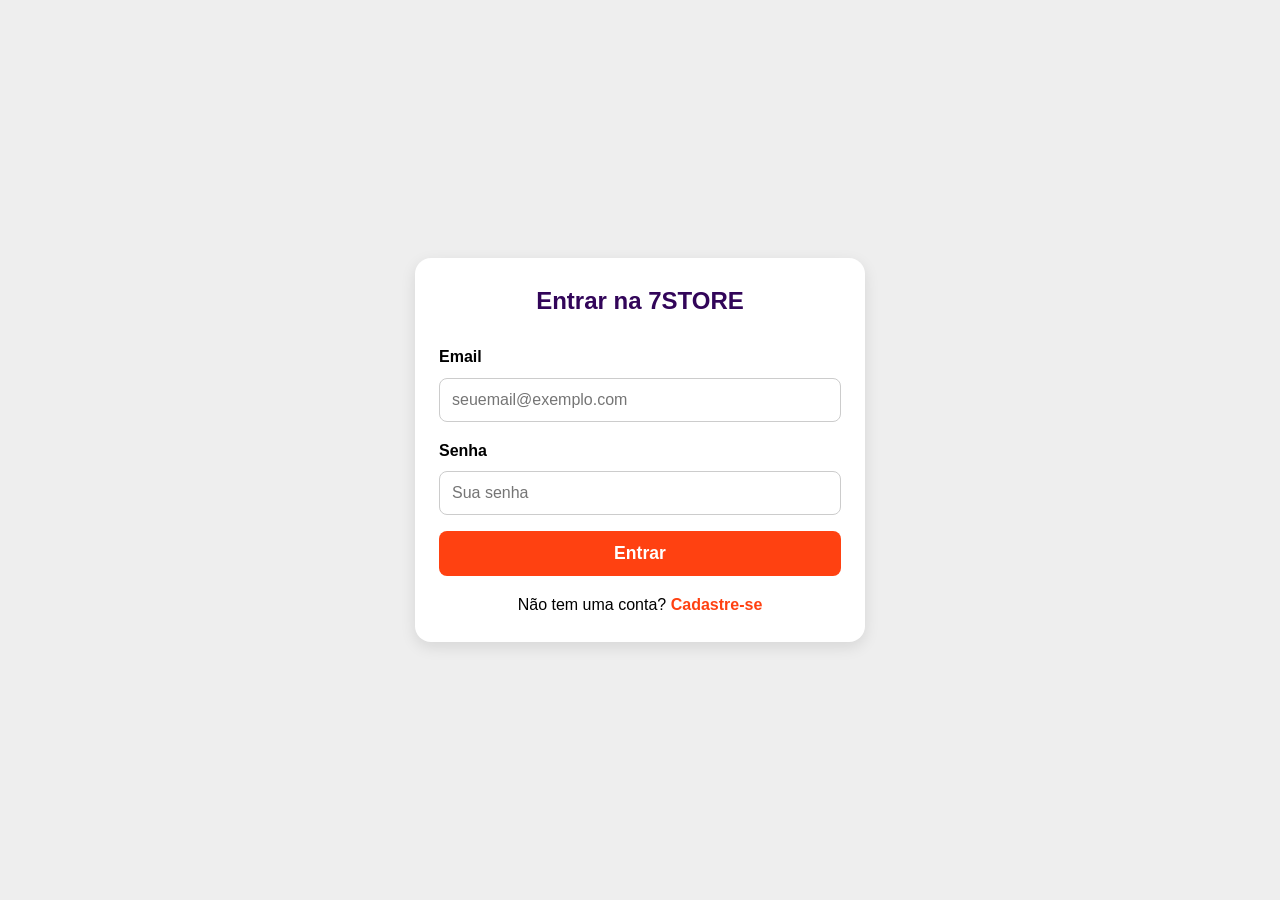
==== login.html @ 92bcc4da "Alteração na pasta" ====
<!DOCTYPE html>
<html lang="pt-br">
<head>
    <meta charset="UTF-8">
    <meta name="viewport" content="width=device-width, initial-scale=1.0">
    <link rel="stylesheet" href="style.css"> <title>Login - 7STORE</title>
</head>
<body class="auth-page-body">

    <div class="auth-container">
        <h2>Entrar na 7STORE</h2>
        <form>
            <div class="form-group">
                <label for="login-email">Email</label>
                <input type="email" id="login-email" placeholder="seuemail@exemplo.com" required>
            </div>
            <div class="form-group">
                <label for="login-password">Senha</label>
                <input type="password" id="login-password" placeholder="Sua senha" required>
            </div>
            <button type="submit" class="form-btn">Entrar</button>
            <p class="form-switch-text">
                Não tem uma conta? <a href="cadastro.html">Cadastre-se</a>
            </p>
        </form>
    </div>

</body>
</html>
---- style.css ----
* {
    margin: 0;
    /* criar espaço ao redor de um elemento HTML, especificamente fora da sua borda. É usada para afastar um elemento de outros elementos ou do conteúdo ao seu redor. */
    padding: 0;
    /*  entre o seu conteúdo e sua borda. É uma forma de controlar o espaço vazio ao redor do conteúdo de um elemento, sem afetar a sua área externa */
    box-sizing: border-box;
    /*alterar a forma como o navegador calcula as dimensões de um elemento  */
}

:root {


    --primary-color: #FF4111;
    --secondary-color: #320559;
    --accent-color: #000000;
    --text-color: #000000;
    --light-gray: #eeeeee;
    --border-color: #FFFFF0;
    --withe-color: #ffffff;
    --hover-btn: rgba(255, 255, 255, 0.12);

}

body {
    font-family: 'Segoe UI', Tahoma, Geneva, Verdana, sans-serif;
    color: var(--text-color);
    background-color: var(--light-gray);
    line-height: 1.6;
}

/* Encontre esta regra no seu CSS */
header {
    background-color: var(--withe-color);
    padding: 1rem 2rem;
    display: flex;
    align-items: center;
    justify-content: space-between;

    /* --- REGRAS PARA FIXAR NO TOPO --- */
    position: fixed;
    /* Fixa o header na tela */
    top: 0;
    /* Cola no topo da página */
    left: 0;
    /* Cola na esquerda da página */
    width: 100%;
    /* Faz ocupar a largura inteira */
    z-index: 1000;
    /* Garante que ele fique na frente de outros elementos */
    box-shadow: 0 2px 5px rgba(0, 0, 0, 0.1);
    /* Opcional: Adiciona uma sombra sutil */
}

.logo {
    display: flex;
    align-items: center;
    gap: 1rem;
    cursor: pointer;
}

.logo i {
    font-size: 25px;
    color: var(--primary-color);
}

.logo h1 {
    font-size: 2rem;
    color: var(--primary-color);
    font-weight: bold;
}

/* Encontre esta regra no seu CSS */
.search-container {
    width: 100%;
    max-width: 500px;
    margin: 0;
    /* Altere de '0 2rem' para '0' */
    display: flex;
    align-items: center;
    background-color: var(--light-gray);
    border-radius: 1.5rem;
    padding: 0.5rem 1rem;
}

.search-container input {
    width: 100%;
    border: none;
    background: none;
    outline: none;
    padding: 0.5rem;
    font-size: 1rem;
}


.search-container i {
    color: var(--primary-color);
}

.categories-container {
    background-color: var(--secondary-color);
    display: flex;
    justify-content: center;
    margin-top: 90px;
    /* Adicionado para empurrar o conteúdo para baixo */
}

/* Estilo para a nova área de login/cadastro */
/* Container para os links de texto "Entrar" e "ou Cadastrar" */
.auth-links {
    display: flex;
    flex-direction: column;
    /* ESSA É A PROPRIEDADE CHAVE: empilha os itens verticalmente */
    line-height: 1.2;
    /* Controla a distância entre as linhas */
}

/* Remove o estilo genérico do link antigo, se necessário */
.user-actions a {
    text-decoration: none;
    font-weight: normal;
}

/* Link principal "Entrar" */
.main-link {
    color: var(--primary-color);
    font-weight: 600;
    /* Deixa em negrito */
    font-size: 1rem;
    /* Tamanho padrão */
    text-decoration: none;
}

.main-link:hover {
    color: #ff411191;
}

/* Link secundário "ou Cadastrar" */
.sub-link {
    color: var(--primary-color);
    /* Um cinza para dar menos destaque */
    font-size: 0.8rem;
    /* Um pouco menor, como solicitado */
    text-decoration: none;
}

.sub-link:hover {
    color: #ff411191;
}

/* --- INÍCIO: ESTILIZAÇÃO COMPLETA E CORRIGIDA DO MENU DE CATEGORIAS --- */

.categories-bar {
    display: flex;
    justify-content: center;
    align-items: center;
    padding: 0.5rem 2rem;
    gap: 1rem;
    /* Restaura o espaçamento entre os botões */
    width: 100%;
    max-width: 1200px;
}

/* 1. ESTILO PADRÃO PARA TODOS OS BOTÕES */
.category-btn {
    display: flex;
    align-items: center;
    border: 1px solid var(--withe-color);
    /* Adiciona uma borda branca sutil */
    color: var(--withe-color);
    border-radius: 1.5rem;
    padding: 0.75rem 1.5rem;
    cursor: pointer;
    background: none;
    /* Mantém transparente por padrão */
    transition: all 0.3s ease-in-out;
    /* Animação suave para tudo */
}

/* 2. EFEITO AO PASSAR O MOUSE (HOVER) */
.category-btn:hover {
    background-color: var(--hover-btn);
    /* Fundo levemente branco ao passar o mouse */
}

/* 3. ESTILO DO BOTÃO ATIVO (SELECIONADO) */
.category-btn.active {
    background-color: var(--primary-color);
    /* Cor de fundo laranja */
    border-color: var(--primary-color);
    /* Borda da mesma cor */
}

/* 4. ÍCONE ESCONDIDO POR PADRÃO */
.category-btn i {
    font-size: 1.2rem;
    width: 0;
    opacity: 0;
    overflow: hidden;
    transition: all 0.3s ease-in-out;
}

/* 5. MOSTRAR ÍCONE AO PASSAR O MOUSE */
.category-btn:hover i {
    width: 1.5rem;
    opacity: 1;
    margin-right: 0.5rem;
    /* Cria espaço entre o ícone e o texto */
}

/* 6. REGRA ESPECIAL: MOSTRAR O ÍCONE DO BOTÃO ATIVO SEMPRE */
.category-btn.active i {
    width: 1.5rem;
    opacity: 1;
    margin-right: 0.5rem;
}

/* --- FIM DA ESTILIZAÇÃO DO MENU --- */

.hero-section {
    background: #FF4111;
    background: radial-gradient(circle, rgba(255, 65, 17, 1) 0%, rgba(50, 5, 89, 1) 65%);
    color: var(--withe-color);
    text-align: center;
    padding: 3rem 2rem;
}

.hero-section h2 {
    font-size: 2.5rem;
    margin-bottom: 0.5rem;
}

.hero-section p {
    font-size: 1.2rem;
}

/* margin-botton - embaixo
    margin-top - cima
    margin-right - direita
    margin-left - esquerda
*/

footer {
    background-color: var(--secondary-color);
    color: var(--withe-color);
    text-align: center;
    padding: 2rem;
}

.products {
    width: 100%;
    max-width: 1200px;
    padding: 2rem;
    margin: 0 auto;

}


.products-container {
    display: grid;
    grid-template-columns: repeat(auto-fill, minmax(280px, 1fr));
    gap: 2rem;
}

.product-card {
    background-color: var(--withe-color);
    border-radius: 1rem;
    overflow: hidden;
    cursor: pointer;
    transition: 0.5s;
    box-shadow: rgba(5, 5, 5, 0.596) 0px 14px 28px, rgba(0, 0, 0, 0.22) 0px 10px 10px;
}

.product-card:hover {
    transform: translateY(-1rem);
    box-shadow: rgba(50, 50, 93, 0.25) 0px 30px 60px -12px inset, rgba(0, 0, 0, 0.3) 0px 18px 36px -18px inset;
}

.product-img {
    width: 100%;
    height: 250px;
    object-fit: cover;

}

.product-info {
    padding: 1.5rem;
}

.product-name {
    font-size: 1.2rem;
    font-weight: bold;
    margin-bottom: 0.5rem;
    color: var(--text-color)
}

.product-description {
    font-size: 0.9rem;
    margin-bottom: 1rem;
}



.product-price {
    font-size: 1.5rem;
    margin-bottom: 1rem;
    color: var(--primary-color);
    font-weight: bold;
}

.product-button {
    width: 100%;
    background-color: var(--accent-color);
    color: var(--withe-color);
    border: none;
    padding: 0.7rem;
    font-size: 1rem;
    font-weight: 600;
    border-radius: 0.3rem;
    cursor: pointer;
    transition: 0.3s;
}

.product-button:hover {
    background-color: #ff0000e4;
}


/* Container que alinha o ícone e os links de login */
.login-container {
    display: flex;
    /* ATIVA O ALINHAMENTO FLEXÍVEL */
    align-items: center;
    /* Centraliza o ícone verticalmente com o texto */
    gap: 0.75rem;
    /* Cria um espaço entre o ícone e os links */
}

/* Estilo para o ícone de usuário (você já tem este) */
.login-container i {
    color: var(--primary-color);
    font-size: 1.5rem;
}

/* --- ESTILOS ATUALIZADOS PARA O EFEITO SINCRONIZADO --- */

/* 1. A transição suave agora é no wrapper e no container de produtos */
.sticky-section-wrapper,
.products {
    transition: all 0.3s ease-in-out;
}

/* 2. O novo wrapper é quem fica fixo quando a classe '.scrolled' é aplicada */
.sticky-section-wrapper.scrolled {
    position: fixed;
    top: 80px;
    /* Posição abaixo do header principal */
    left: 0;
    width: 100%;
    z-index: 999;
}

/* 3. A classe .hidden desliza o wrapper inteiro para fora da tela */
.sticky-section-wrapper.scrolled.hidden {
    transform: translateY(-100%);
}

/* 4. A NOVA correção do "salto" do conteúdo */
/* Agora o elemento que vem depois do wrapper é o .products. 
   A altura combinada da barra e do hero é de aprox. 250px. */
.sticky-section-wrapper.scrolled:not(.hidden)+.products {
    padding-top: 250px;
    /* Ajuste este valor se a altura dos elementos mudar */
}



/* Estilo dos campos do formulário */
.form-group {
    margin-bottom: 1rem;
}

.form-group label {
    display: block;
    margin-bottom: 0.5rem;
    font-weight: 600;
}

.form-group input {
    width: 100%;
    padding: 0.75rem;
    border: 1px solid #ccc;
    border-radius: 0.5rem;
    font-size: 1rem;
}

/* Botão principal do formulário */
.form-btn {
    width: 100%;
    padding: 0.75rem;
    border: none;
    border-radius: 0.5rem;
    background-color: var(--primary-color);
    color: var(--withe-color);
    font-size: 1.1rem;
    font-weight: bold;
    cursor: pointer;
    transition: background-color 0.3s;
}

.form-btn:hover {
    background-color: #e6390f;
}

/* Texto para alternar entre login e cadastro */
.form-switch-text {
    text-align: center;
    margin-top: 1rem;
}

.form-switch-text a {
    color: var(--primary-color);
    font-weight: bold;
    text-decoration: none;
}

/* --- FIM DOS ESTILOS DO MODAL --- */

/* --- INÍCIO: ESTILOS PARA PÁGINA DE CADASTRO/LOGIN --- */

/* Estilo para o corpo (body) da página de autenticação */
.auth-page-body {
    display: flex;
    justify-content: center;
    align-items: center;
    min-height: 100vh; /* Ocupa a altura inteira da tela */
    background-color: var(--light-gray);
}

/* Container branco do formulário */
.auth-container {
    background-color: var(--withe-color);
    padding: 2.5rem;
    border-radius: 1rem;
    box-shadow: 0 5px 15px rgba(0, 0, 0, 0.1);
    width: 100%;
    max-width: 450px;
}

.auth-container h2 {
    text-align: center;
    margin-bottom: 1.5rem;
    color: var(--secondary-color);
}

/* O resto do estilo do formulário (form-group, form-btn, etc.)
   já deve ser aproveitado do CSS do modal que você já tem! */

/* --- FIM DOS ESTILOS --- */

/* --- INÍCIO: ESTILOS DO CARRINHO DE COMPRAS --- */

/* Estilo para o ícone do carrinho no header */
.cart-icon {
    position: relative;
    cursor: pointer;
    margin-left: 1.5rem;
}

.cart-icon i {
    font-size: 1.5rem;
    color: var(--primary-color);
}

/* Contador de itens no carrinho */
.cart-item-count {
    position: absolute;
    top: -8px;
    right: -10px;
    background-color: var(--secondary-color);
    color: var(--withe-color);
    border-radius: 50%;
    padding: 0.1rem 0.4rem;
    font-size: 0.75rem;
    font-weight: bold;
}

/* Fundo escurecido */
.overlay {
    position: fixed;
    top: 0;
    left: 0;
    width: 100%;
    height: 100%;
    background-color: rgba(0, 0, 0, 0.5);
    z-index: 1999;
    opacity: 0;
    visibility: hidden;
    transition: opacity 0.3s ease, visibility 0.3s ease;
}

.overlay.active {
    opacity: 1;
    visibility: visible;
}

/* Container principal do carrinho lateral */
.side-cart {
    position: fixed;
    top: 0;
    right: -100%; /* Começa fora da tela */
    width: 100%;
    max-width: 400px;
    height: 100%;
    background-color: var(--withe-color);
    box-shadow: -5px 0 15px rgba(0, 0, 0, 0.2);
    z-index: 2000;
    transition: right 0.4s ease-in-out;
    display: flex;
    flex-direction: column;
}

.side-cart.open {
    right: 0; /* Entra na tela */
}

/* Cabeçalho do carrinho */
.cart-header {
    display: flex;
    justify-content: space-between;
    align-items: center;
    padding: 1rem 1.5rem;
    border-bottom: 1px solid var(--light-gray);
}

.cart-header h3 {
    color: var(--secondary-color);
}

.close-cart-btn {
    background: none;
    border: none;
    font-size: 2rem;
    cursor: pointer;
    color: #888;
}

/* Container dos itens */
.cart-items-container {
    flex-grow: 1;
    overflow-y: auto;
    padding: 1rem;
}

/* Rodapé do carrinho */
.cart-footer {
    padding: 1.5rem;
    border-top: 1px solid var(--light-gray);
}

.cart-footer p {
    font-size: 1.2rem;
    font-weight: bold;
    margin-bottom: 1rem;
    display: flex;
    justify-content: space-between;
}

.checkout-btn {
    width: 100%;
    padding: 0.75rem;
    border: none;
    border-radius: 0.5rem;
    background-color: var(--primary-color);
    color: var(--withe-color);
    font-size: 1.1rem;
    font-weight: bold;
    cursor: pointer;
    transition: background-color 0.3s;
}

.checkout-btn:hover {
    background-color: #e6390f;
}

/* --- FIM: ESTILOS DO CARRINHO DE COMPRAS --- */

/* --- INÍCIO: AJUSTES DE ALINHAMENTO DO CABEÇALHO --- */

/* Novo container para agrupar login e carrinho */
.user-actions {
    display: flex;       /* Alinha os itens na horizontal */
    align-items: center; /* Centraliza verticalmente */
    gap: 1.5rem;         /* Cria um espaço entre o login e o carrinho */
}

/* Ajuste no container de login para remover margem desnecessária */
.login-container {
    gap: 0.5rem; /* Reduz o espaço entre o ícone de usuário e o texto */
}

/* Ajuste no ícone do carrinho para remover a margem que o afastava */
.cart-icon {
    margin-left: 0; /* Remove a margem esquerda anterior */
}

/* --- FIM: AJUSTES DE ALINHAMENTO DO CABEÇALHO --- */

@media screen {
        /* Estilos responsivos para dispositivos menores */
        .auth-container {
            padding: 1.5rem;
        }

        .cart-icon i {
            font-size: 1.25rem;
        }

        .cart-footer p {
            font-size: 1rem;
        }

        .checkout-btn {
            font-size: 1rem;
        }
}
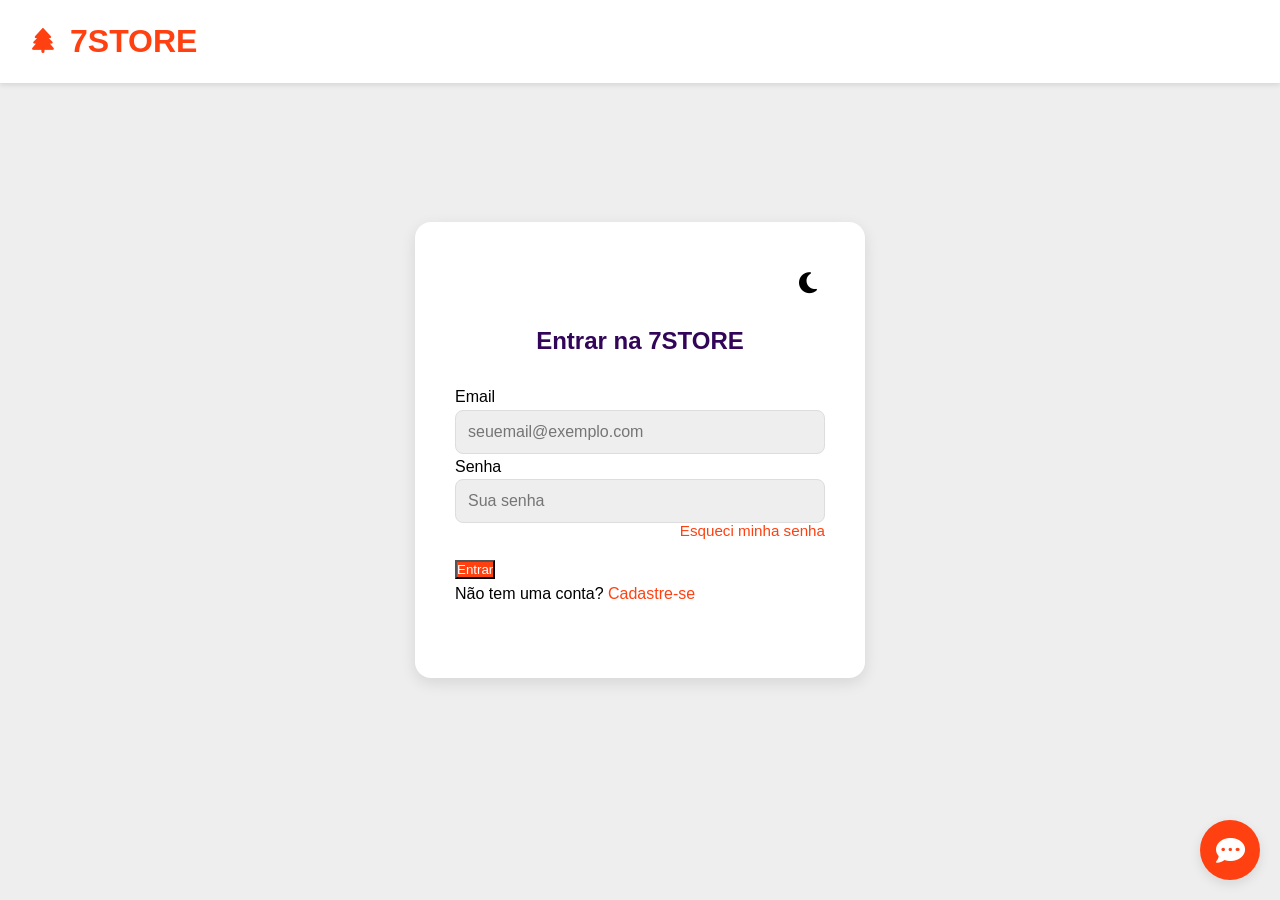
==== commit 7a11703f: "E-commerce cloud (Supabase+Vercel): admin, checkout RPC, RLS, SEO" ====
--- a/login.html
+++ b/login.html
@@ -3,20 +3,46 @@
 <head>
     <meta charset="UTF-8">
     <meta name="viewport" content="width=device-width, initial-scale=1.0">
-    <link rel="stylesheet" href="style.css"> <title>Login - 7STORE</title>
+    <link rel="stylesheet" href="style.css"> 
+    <link rel="stylesheet" href="https://cdnjs.cloudflare.com/ajax/libs/font-awesome/6.4.2/css/all.min.css">
+    
+    <meta name="description" content="Acesse sua conta na 7STORE para acompanhar seus pedidos e ofertas exclusivas.">
+    <meta property="og:title" content="Login - 7STORE">
+    <meta property="og:description" content="Acesse sua conta com segurança.">
+    <meta property="og:type" content="website">
+
+    <meta name="twitter:card" content="summary_large_image">
+    <title>Login - 7STORE</title>
 </head>
+
 <body class="auth-page-body">
 
+    <header>
+    <a class="logo" href="index.html">
+        <i class="fa-solid fa-tree"></i>
+        <h2>7STORE</h2>
+    </a>
+    </header>
+
     <div class="auth-container">
+        <div style="text-align: right; margin-bottom: 1rem;">
+             <button id="toggleTheme" class="btn-theme-toggle" aria-label="Alternar Tema Claro/Escuro">
+                <i class="fa-solid fa-moon"></i>
+            </button>
+        </div>
+        
         <h2>Entrar na 7STORE</h2>
         <form>
             <div class="form-group">
                 <label for="login-email">Email</label>
-                <input type="email" id="login-email" placeholder="seuemail@exemplo.com" required>
+                <input type="email" id="login-email" placeholder="seuemail@exemplo.com" required maxlength="255">
             </div>
             <div class="form-group">
                 <label for="login-password">Senha</label>
-                <input type="password" id="login-password" placeholder="Sua senha" required>
+                <input type="password" id="login-password" placeholder="Sua senha" required maxlength="50">
+            </div>
+            <div class="auth-helper-row">
+                <a href="#" id="forgot-password-link">Esqueci minha senha</a>
             </div>
             <button type="submit" class="form-btn">Entrar</button>
             <p class="form-switch-text">
@@ -25,5 +51,14 @@
         </form>
     </div>
 
+    <button class="chatbot-float-btn" id="chatbotToggle" aria-label="Abrir Chatbot de Suporte">
+        <i class="fa-solid fa-comment-dots"></i>
+    </button>
+    
+    <script src="data-store.js"></script>
+    <script src="/api/supabase-config"></script>
+    <script src="supabase-config.js"></script>
+    <script src="cloud-sync.js"></script>
+    <script src="scripts.js"></script>
 </body>
-</html>+</html>
--- a/style.css
+++ b/style.css
@@ -1,54 +1,75 @@
+/* style.css - CÓDIGO COMPLETO E FINAL (Com Transições Suaves, Filtro de Ordenação e Histórico de Busca) */
+
 * {
     margin: 0;
-    /* criar espaço ao redor de um elemento HTML, especificamente fora da sua borda. É usada para afastar um elemento de outros elementos ou do conteúdo ao seu redor. */
     padding: 0;
-    /*  entre o seu conteúdo e sua borda. É uma forma de controlar o espaço vazio ao redor do conteúdo de um elemento, sem afetar a sua área externa */
     box-sizing: border-box;
-    /*alterar a forma como o navegador calcula as dimensões de um elemento  */
-}
-
+}
+
+/* ------------------- VARIÁVEIS DE COR (TOKENS) - TEMA CLARO ------------------- */
 :root {
-
-
-    --primary-color: #FF4111;
-    --secondary-color: #320559;
-    --accent-color: #000000;
-    --text-color: #000000;
-    --light-gray: #eeeeee;
-    --border-color: #FFFFF0;
-    --withe-color: #ffffff;
-    --hover-btn: rgba(255, 255, 255, 0.12);
-
-}
-
+    --primary-color: #FF4111; /* Laranja/Vermelho */
+    --secondary-color: #320559; /* Roxo Escuro */
+    
+    /* Variáveis do Tema Claro */
+    --bg-color: #eeeeee; /* Cor de fundo principal */
+    --surface-color: #ffffff; /* Cor de superfícies (cards, header, sidebar) */
+    --text-primary-color: #000000;
+    --text-secondary-color: #666; /* Cor para descrição/muted */
+    --border-color: #dddddd;
+    --shadow-color: rgba(0, 0, 0, 0.1);
+    --withe-color: #ffffff; 
+}
+
+/* ------------------- VARIÁVEIS DE COR (TOKENS) - TEMA ESCURO ------------------- */
+body.dark {
+    --bg-color: #121212;
+    --surface-color: #1e1e1e;
+    --text-primary-color: #f1f1f1;
+    --text-secondary-color: #aaa;
+    --border-color: #333333;
+    --shadow-color: rgba(0, 0, 0, 0.5); 
+}
+
+/* ------------------- REGRAS BÁSICAS (APLICAM VARIÁVEIS) ------------------- */
 body {
     font-family: 'Segoe UI', Tahoma, Geneva, Verdana, sans-serif;
-    color: var(--text-color);
-    background-color: var(--light-gray);
+    color: var(--text-primary-color);
+    background-color: var(--bg-color);
     line-height: 1.6;
-}
-
-/* Encontre esta regra no seu CSS */
+    /* TRANSITION SUAVE */
+    transition: background-color 0.5s ease, color 0.5s ease; 
+}
+
+/* NOVO: Desabilita animações para quem prefere menos movimento (Acessibilidade) */
+@media (prefers-reduced-motion) {
+    * {
+        transition: none !important;
+        animation: none !important;
+    }
+}
+
+a {
+    color: var(--primary-color);
+    text-decoration: none;
+}
+
+/* ---------------------------------- CABEÇALHO ---------------------------------- */
+
 header {
-    background-color: var(--withe-color);
+    background-color: var(--surface-color);
     padding: 1rem 2rem;
     display: flex;
     align-items: center;
     justify-content: space-between;
-
-    /* --- REGRAS PARA FIXAR NO TOPO --- */
     position: fixed;
-    /* Fixa o header na tela */
     top: 0;
-    /* Cola no topo da página */
     left: 0;
-    /* Cola na esquerda da página */
-    width: 100%;
-    /* Faz ocupar a largura inteira */
+    width: 100%;
     z-index: 1000;
-    /* Garante que ele fique na frente de outros elementos */
-    box-shadow: 0 2px 5px rgba(0, 0, 0, 0.1);
-    /* Opcional: Adiciona uma sombra sutil */
+    box-shadow: 0 2px 5px var(--shadow-color);
+    /* TRANSITION SUAVE */
+    transition: all 0.5s ease;
 }
 
 .logo {
@@ -56,6 +77,7 @@
     align-items: center;
     gap: 1rem;
     cursor: pointer;
+    text-decoration: none;
 }
 
 .logo i {
@@ -63,23 +85,30 @@
     color: var(--primary-color);
 }
 
-.logo h1 {
+.logo h2 {
     font-size: 2rem;
     color: var(--primary-color);
     font-weight: bold;
 }
 
-/* Encontre esta regra no seu CSS */
+.logo:visited,
+.logo:active {
+    color: inherit;
+}
+
+/* MODIFICADO: Search container agora é relative para posicionar o dropdown */
 .search-container {
     width: 100%;
     max-width: 500px;
     margin: 0;
-    /* Altere de '0 2rem' para '0' */
-    display: flex;
-    align-items: center;
-    background-color: var(--light-gray);
+    display: flex;
+    align-items: center;
+    background-color: var(--bg-color);
     border-radius: 1.5rem;
     padding: 0.5rem 1rem;
+    position: relative; /* ESSENCIAL para o histórico */
+    /* TRANSITION SUAVE */
+    transition: all 0.5s ease;
 }
 
 .search-container input {
@@ -89,381 +118,102 @@
     outline: none;
     padding: 0.5rem;
     font-size: 1rem;
-}
-
+    color: var(--text-primary-color);
+    /* TRANSITION SUAVE para o texto do input */
+    transition: color 0.5s ease;
+}
 
 .search-container i {
-    color: var(--primary-color);
-}
-
-.categories-container {
-    background-color: var(--secondary-color);
-    display: flex;
-    justify-content: center;
-    margin-top: 90px;
-    /* Adicionado para empurrar o conteúdo para baixo */
-}
-
-/* Estilo para a nova área de login/cadastro */
-/* Container para os links de texto "Entrar" e "ou Cadastrar" */
-.auth-links {
-    display: flex;
-    flex-direction: column;
-    /* ESSA É A PROPRIEDADE CHAVE: empilha os itens verticalmente */
-    line-height: 1.2;
-    /* Controla a distância entre as linhas */
-}
-
-/* Remove o estilo genérico do link antigo, se necessário */
-.user-actions a {
-    text-decoration: none;
-    font-weight: normal;
-}
-
-/* Link principal "Entrar" */
-.main-link {
-    color: var(--primary-color);
-    font-weight: 600;
-    /* Deixa em negrito */
-    font-size: 1rem;
-    /* Tamanho padrão */
-    text-decoration: none;
-}
-
-.main-link:hover {
-    color: #ff411191;
-}
-
-/* Link secundário "ou Cadastrar" */
-.sub-link {
-    color: var(--primary-color);
-    /* Um cinza para dar menos destaque */
-    font-size: 0.8rem;
-    /* Um pouco menor, como solicitado */
-    text-decoration: none;
-}
-
-.sub-link:hover {
-    color: #ff411191;
-}
-
-/* --- INÍCIO: ESTILIZAÇÃO COMPLETA E CORRIGIDA DO MENU DE CATEGORIAS --- */
-
-.categories-bar {
-    display: flex;
-    justify-content: center;
-    align-items: center;
-    padding: 0.5rem 2rem;
-    gap: 1rem;
-    /* Restaura o espaçamento entre os botões */
-    width: 100%;
-    max-width: 1200px;
-}
-
-/* 1. ESTILO PADRÃO PARA TODOS OS BOTÕES */
-.category-btn {
-    display: flex;
-    align-items: center;
-    border: 1px solid var(--withe-color);
-    /* Adiciona uma borda branca sutil */
-    color: var(--withe-color);
-    border-radius: 1.5rem;
-    padding: 0.75rem 1.5rem;
-    cursor: pointer;
+    color: var(--text-secondary-color);
+    transition: color 0.5s ease;
+    cursor: pointer; /* Indica que o ícone também pode ser clicado para buscar */
+}
+
+/* NOVO: Estilos para o Dropdown de Histórico de Pesquisa */
+.search-history-dropdown {
+    position: absolute;
+    top: 95%; /* Ajuste fino abaixo do input */
+    left: 0;
+    width: 100%;
+    max-width: 500px; /* Garante que o dropdown não ultrapasse o limite do container */
+    max-height: 250px; 
+    overflow-y: auto;
+    background-color: var(--surface-color);
+    border: 1px solid var(--border-color);
+    border-top: none;
+    border-radius: 0 0 1rem 1rem;
+    box-shadow: 0 5px 15px var(--shadow-color);
+    z-index: 900; 
+    display: none; /* Inicia escondido */
+    padding: 0;
+    margin: 0;
+    list-style: none;
+    transition: all 0.3s ease;
+}
+
+.search-history-dropdown.active {
+    display: block; 
+}
+
+.history-item {
+    padding: 10px 15px;
+    cursor: pointer;
+    display: flex;
+    align-items: center;
+    gap: 10px;
+    font-size: 0.95rem;
+    color: var(--text-primary-color);
+    transition: background-color 0.3s, color 0.3s;
+}
+
+.history-item:hover {
+    background-color: var(--bg-color); 
+}
+
+.history-item i {
+    color: var(--primary-color);
+    font-size: 0.9rem;
+}
+
+.user-actions {
+    display: flex;
+    align-items: center;
+    gap: 1.5rem;
+}
+
+.login-container {
+    display: flex;
+    align-items: center;
+    gap: 0.5rem;
+}
+
+.login-container i {
+    color: var(--primary-color);
+    font-size: 1.5rem;
+}
+
+.auth-links a {
+    color: var(--primary-color);
+}
+
+/* Botão de tema */
+.btn-theme-toggle {
     background: none;
-    /* Mantém transparente por padrão */
-    transition: all 0.3s ease-in-out;
-    /* Animação suave para tudo */
-}
-
-/* 2. EFEITO AO PASSAR O MOUSE (HOVER) */
-.category-btn:hover {
-    background-color: var(--hover-btn);
-    /* Fundo levemente branco ao passar o mouse */
-}
-
-/* 3. ESTILO DO BOTÃO ATIVO (SELECIONADO) */
-.category-btn.active {
-    background-color: var(--primary-color);
-    /* Cor de fundo laranja */
-    border-color: var(--primary-color);
-    /* Borda da mesma cor */
-}
-
-/* 4. ÍCONE ESCONDIDO POR PADRÃO */
-.category-btn i {
-    font-size: 1.2rem;
-    width: 0;
-    opacity: 0;
-    overflow: hidden;
-    transition: all 0.3s ease-in-out;
-}
-
-/* 5. MOSTRAR ÍCONE AO PASSAR O MOUSE */
-.category-btn:hover i {
-    width: 1.5rem;
-    opacity: 1;
-    margin-right: 0.5rem;
-    /* Cria espaço entre o ícone e o texto */
-}
-
-/* 6. REGRA ESPECIAL: MOSTRAR O ÍCONE DO BOTÃO ATIVO SEMPRE */
-.category-btn.active i {
-    width: 1.5rem;
-    opacity: 1;
-    margin-right: 0.5rem;
-}
-
-/* --- FIM DA ESTILIZAÇÃO DO MENU --- */
-
-.hero-section {
-    background: #FF4111;
-    background: radial-gradient(circle, rgba(255, 65, 17, 1) 0%, rgba(50, 5, 89, 1) 65%);
-    color: var(--withe-color);
-    text-align: center;
-    padding: 3rem 2rem;
-}
-
-.hero-section h2 {
-    font-size: 2.5rem;
-    margin-bottom: 0.5rem;
-}
-
-.hero-section p {
-    font-size: 1.2rem;
-}
-
-/* margin-botton - embaixo
-    margin-top - cima
-    margin-right - direita
-    margin-left - esquerda
-*/
-
-footer {
-    background-color: var(--secondary-color);
-    color: var(--withe-color);
-    text-align: center;
-    padding: 2rem;
-}
-
-.products {
-    width: 100%;
-    max-width: 1200px;
-    padding: 2rem;
-    margin: 0 auto;
-
-}
-
-
-.products-container {
-    display: grid;
-    grid-template-columns: repeat(auto-fill, minmax(280px, 1fr));
-    gap: 2rem;
-}
-
-.product-card {
-    background-color: var(--withe-color);
-    border-radius: 1rem;
-    overflow: hidden;
-    cursor: pointer;
-    transition: 0.5s;
-    box-shadow: rgba(5, 5, 5, 0.596) 0px 14px 28px, rgba(0, 0, 0, 0.22) 0px 10px 10px;
-}
-
-.product-card:hover {
-    transform: translateY(-1rem);
-    box-shadow: rgba(50, 50, 93, 0.25) 0px 30px 60px -12px inset, rgba(0, 0, 0, 0.3) 0px 18px 36px -18px inset;
-}
-
-.product-img {
-    width: 100%;
-    height: 250px;
-    object-fit: cover;
-
-}
-
-.product-info {
-    padding: 1.5rem;
-}
-
-.product-name {
-    font-size: 1.2rem;
-    font-weight: bold;
-    margin-bottom: 0.5rem;
-    color: var(--text-color)
-}
-
-.product-description {
-    font-size: 0.9rem;
-    margin-bottom: 1rem;
-}
-
-
-
-.product-price {
+    border: none;
+    cursor: pointer;
     font-size: 1.5rem;
-    margin-bottom: 1rem;
-    color: var(--primary-color);
-    font-weight: bold;
-}
-
-.product-button {
-    width: 100%;
-    background-color: var(--accent-color);
-    color: var(--withe-color);
-    border: none;
-    padding: 0.7rem;
-    font-size: 1rem;
-    font-weight: 600;
-    border-radius: 0.3rem;
-    cursor: pointer;
-    transition: 0.3s;
-}
-
-.product-button:hover {
-    background-color: #ff0000e4;
-}
-
-
-/* Container que alinha o ícone e os links de login */
-.login-container {
-    display: flex;
-    /* ATIVA O ALINHAMENTO FLEXÍVEL */
-    align-items: center;
-    /* Centraliza o ícone verticalmente com o texto */
-    gap: 0.75rem;
-    /* Cria um espaço entre o ícone e os links */
-}
-
-/* Estilo para o ícone de usuário (você já tem este) */
-.login-container i {
-    color: var(--primary-color);
-    font-size: 1.5rem;
-}
-
-/* --- ESTILOS ATUALIZADOS PARA O EFEITO SINCRONIZADO --- */
-
-/* 1. A transição suave agora é no wrapper e no container de produtos */
-.sticky-section-wrapper,
-.products {
-    transition: all 0.3s ease-in-out;
-}
-
-/* 2. O novo wrapper é quem fica fixo quando a classe '.scrolled' é aplicada */
-.sticky-section-wrapper.scrolled {
-    position: fixed;
-    top: 80px;
-    /* Posição abaixo do header principal */
-    left: 0;
-    width: 100%;
-    z-index: 999;
-}
-
-/* 3. A classe .hidden desliza o wrapper inteiro para fora da tela */
-.sticky-section-wrapper.scrolled.hidden {
-    transform: translateY(-100%);
-}
-
-/* 4. A NOVA correção do "salto" do conteúdo */
-/* Agora o elemento que vem depois do wrapper é o .products. 
-   A altura combinada da barra e do hero é de aprox. 250px. */
-.sticky-section-wrapper.scrolled:not(.hidden)+.products {
-    padding-top: 250px;
-    /* Ajuste este valor se a altura dos elementos mudar */
-}
-
-
-
-/* Estilo dos campos do formulário */
-.form-group {
-    margin-bottom: 1rem;
-}
-
-.form-group label {
-    display: block;
-    margin-bottom: 0.5rem;
-    font-weight: 600;
-}
-
-.form-group input {
-    width: 100%;
-    padding: 0.75rem;
-    border: 1px solid #ccc;
-    border-radius: 0.5rem;
-    font-size: 1rem;
-}
-
-/* Botão principal do formulário */
-.form-btn {
-    width: 100%;
-    padding: 0.75rem;
-    border: none;
-    border-radius: 0.5rem;
-    background-color: var(--primary-color);
-    color: var(--withe-color);
-    font-size: 1.1rem;
-    font-weight: bold;
-    cursor: pointer;
-    transition: background-color 0.3s;
-}
-
-.form-btn:hover {
-    background-color: #e6390f;
-}
-
-/* Texto para alternar entre login e cadastro */
-.form-switch-text {
-    text-align: center;
-    margin-top: 1rem;
-}
-
-.form-switch-text a {
-    color: var(--primary-color);
-    font-weight: bold;
-    text-decoration: none;
-}
-
-/* --- FIM DOS ESTILOS DO MODAL --- */
-
-/* --- INÍCIO: ESTILOS PARA PÁGINA DE CADASTRO/LOGIN --- */
-
-/* Estilo para o corpo (body) da página de autenticação */
-.auth-page-body {
-    display: flex;
-    justify-content: center;
-    align-items: center;
-    min-height: 100vh; /* Ocupa a altura inteira da tela */
-    background-color: var(--light-gray);
-}
-
-/* Container branco do formulário */
-.auth-container {
-    background-color: var(--withe-color);
-    padding: 2.5rem;
-    border-radius: 1rem;
-    box-shadow: 0 5px 15px rgba(0, 0, 0, 0.1);
-    width: 100%;
-    max-width: 450px;
-}
-
-.auth-container h2 {
-    text-align: center;
-    margin-bottom: 1.5rem;
-    color: var(--secondary-color);
-}
-
-/* O resto do estilo do formulário (form-group, form-btn, etc.)
-   já deve ser aproveitado do CSS do modal que você já tem! */
-
-/* --- FIM DOS ESTILOS --- */
-
-/* --- INÍCIO: ESTILOS DO CARRINHO DE COMPRAS --- */
-
-/* Estilo para o ícone do carrinho no header */
+    color: var(--text-primary-color); 
+    transition: color 0.5s ease; 
+    padding: 0.5rem;
+}
+
+.btn-theme-toggle:hover {
+    color: var(--primary-color);
+}
+
 .cart-icon {
     position: relative;
     cursor: pointer;
-    margin-left: 1.5rem;
 }
 
 .cart-icon i {
@@ -471,7 +221,6 @@
     color: var(--primary-color);
 }
 
-/* Contador de itens no carrinho */
 .cart-item-count {
     position: absolute;
     top: -8px;
@@ -484,85 +233,497 @@
     font-weight: bold;
 }
 
-/* Fundo escurecido */
-.overlay {
+
+/* ------------------------------- MENU E HERO (Sticky) ------------------------------- */
+
+.categories-container {
+    background-color: var(--secondary-color);
+    display: flex;
+    justify-content: center;
+}
+
+.sticky-section-wrapper {
+    padding-top: 80px; 
+    transition: all 0.3s ease-in-out;
+}
+
+.sticky-section-wrapper.scrolled {
     position: fixed;
     top: 0;
     left: 0;
     width: 100%;
-    height: 100%;
-    background-color: rgba(0, 0, 0, 0.5);
-    z-index: 1999;
+    z-index: 999;
+    padding-top: 0; 
+}
+
+.sticky-section-wrapper.scrolled.hidden {
+    transform: translateY(-100%);
+}
+
+main {
+    padding-top: 80px;
+}
+.sticky-section-wrapper.scrolled:not(.hidden) + .products,
+.sticky-section-wrapper.scrolled:not(.hidden) + .product-detail-main {
+    padding-top: 250px; 
+}
+
+.categories-bar {
+    display: flex;
+    justify-content: center;
+    align-items: center;
+    padding: 0.5rem 2rem;
+    gap: 1rem;
+    width: 100%;
+    max-width: 1200px;
+}
+
+.category-btn {
+    display: flex;
+    align-items: center;
+    border: 1px solid var(--withe-color);
+    color: var(--withe-color);
+    border-radius: 1.5rem;
+    padding: 0.75rem 1.5rem;
+    cursor: pointer;
+    background: none;
+    transition: all 0.3s ease-in-out;
+}
+
+.category-btn:hover {
+    background-color: rgba(255, 255, 255, 0.12);
+}
+
+.category-btn.active {
+    background-color: var(--primary-color);
+    border-color: var(--primary-color);
+}
+
+.category-btn i {
+    font-size: 1.2rem;
+    width: 0;
     opacity: 0;
-    visibility: hidden;
-    transition: opacity 0.3s ease, visibility 0.3s ease;
-}
-
-.overlay.active {
+    overflow: hidden;
+    transition: all 0.3s ease-in-out;
+}
+
+.category-btn:hover i,
+.category-btn.active i {
+    width: 1.5rem;
     opacity: 1;
-    visibility: visible;
-}
-
-/* Container principal do carrinho lateral */
+    margin-right: 0.5rem;
+}
+
+.hero-section {
+    background: radial-gradient(circle, var(--primary-color) 0%, var(--secondary-color) 65%);
+    color: var(--withe-color);
+    text-align: center;
+    padding: 3rem 2rem;
+    box-shadow: 0 5px 15px var(--shadow-color);
+}
+
+.hero-section h2 {
+    font-size: 2.5rem;
+    margin-bottom: 0.5rem;
+}
+
+.hero-section p {
+    font-size: 1.2rem;
+}
+
+/* -------------------------------- PRODUTOS --------------------------------- */
+
+.products {
+    width: 100%;
+    padding: 2rem;
+    margin: 0;
+    display: grid;
+    /* Left gutter | sidebar | centered content | right gutter */
+    grid-template-columns: 1fr 280px minmax(0, 1200px) 1fr;
+    gap: 1.5rem;
+    align-items: start;
+}
+
+.products-main {
+    min-width: 0;
+    grid-column: 3;
+}
+
+.filters-sidebar {
+    position: sticky;
+    top: 110px;
+    align-self: start;
+    grid-column: 2;
+}
+
+.filters-card {
+    background-color: var(--surface-color);
+    border: 1px solid var(--border-color);
+    border-radius: 1rem;
+    padding: 1rem;
+    margin-left: 0;
+    box-shadow: 0 4px 10px var(--shadow-color);
+    transition: background-color 0.5s ease, box-shadow 0.5s ease, border-color 0.5s ease;
+}
+
+.filters-card h3 {
+    margin-bottom: 0.75rem;
+    color: var(--secondary-color);
+}
+
+.filters-group {
+    display: grid;
+    gap: 0.35rem;
+    margin-bottom: 0.75rem;
+}
+
+.filters-group input,
+.filters-group select {
+    width: 100%;
+    padding: 0.7rem;
+    border: 1px solid var(--border-color);
+    border-radius: 0.5rem;
+    background-color: var(--bg-color);
+    color: var(--text-primary-color);
+}
+
+.filters-inline {
+    margin-bottom: 1rem;
+}
+
+.filters-inline label {
+    display: flex;
+    align-items: center;
+    gap: 0.5rem;
+    width: 100%;
+    color: var(--text-primary-color);
+    font-size: 0.95rem;
+}
+
+.filters-check {
+    display: inline-flex;
+    align-items: center;
+    gap: 0.5rem;
+    color: var(--text-primary-color);
+    font-size: 0.95rem;
+}
+
+/* Estilos para a ordenação */
+.sort-container {
+    display: flex;
+    align-items: center;
+    justify-content: flex-end; 
+    gap: 1rem;
+    margin-bottom: 1.5rem;
+}
+
+.sort-container label {
+    font-weight: 500;
+    color: var(--text-primary-color);
+    transition: color 0.5s ease;
+}
+
+.sort-select {
+    padding: 0.5rem 1rem;
+    border: 1px solid var(--border-color);
+    border-radius: 0.5rem;
+    background-color: var(--surface-color);
+    color: var(--text-primary-color);
+    cursor: pointer;
+    /* TRANSITION SUAVE */
+    transition: all 0.5s ease;
+}
+
+.products-container {
+    display: grid;
+    grid-template-columns: repeat(auto-fill, minmax(280px, 1fr));
+    gap: 2rem;
+}
+
+@media (max-width: 980px) {
+    .products {
+        grid-template-columns: 1fr;
+    }
+
+    .filters-sidebar {
+        position: relative;
+        top: auto;
+        grid-column: 1;
+    }
+
+    .products-main {
+        grid-column: 1;
+    }
+}
+
+.product-card {
+    background-color: var(--surface-color);
+    border-radius: 1rem;
+    overflow: hidden;
+    cursor: pointer;
+    /* TRANSITION SUAVE */
+    transition: all 0.5s ease;
+    box-shadow: 0 4px 10px var(--shadow-color);
+    text-decoration: none; 
+    color: var(--text-primary-color); 
+    display: flex; 
+    flex-direction: column;
+}
+
+.product-card:hover {
+    transform: translateY(-1rem);
+    box-shadow: 0 10px 20px var(--shadow-color);
+}
+
+.product-img {
+    width: 100%;
+    height: 250px;
+    object-fit: cover;
+}
+
+.product-info {
+    padding: 1.5rem;
+    flex-grow: 1; 
+    display: flex;
+    flex-direction: column;
+}
+
+.product-name {
+    font-size: 1.2rem;
+    font-weight: bold;
+    margin-bottom: 0.5rem;
+    color: var(--text-primary-color);
+    transition: color 0.5s ease;
+}
+
+.product-description {
+    font-size: 0.9rem;
+    margin-bottom: 1rem;
+    color: var(--text-secondary-color);
+    transition: color 0.5s ease;
+}
+
+.product-price {
+    font-size: 1.5rem;
+    margin-bottom: 1rem;
+    color: var(--primary-color);
+    font-weight: bold;
+    margin-top: auto; 
+}
+
+.product-button {
+    width: 100%;
+    background-color: var(--secondary-color);
+    color: var(--withe-color);
+    border: none;
+    padding: 0.7rem;
+    font-size: 1rem;
+    font-weight: 600;
+    border-radius: 0.3rem;
+    cursor: pointer;
+    /* TRANSITION SUAVE */
+    transition: background-color 0.5s ease;
+}
+
+.product-button:hover {
+    background-color: var(--primary-color);
+}
+
+/* ----------------------------- PÁGINAS DE AUTH (Login/Cadastro) ----------------------------- */
+
+.auth-page-body {
+    display: flex;
+    justify-content: center;
+    align-items: center;
+    min-height: 100vh;
+    background-color: var(--bg-color);
+    transition: background-color 0.5s ease; /* TRANSITION SUAVE */
+}
+
+.auth-container {
+    background-color: var(--surface-color);
+    padding: 2.5rem;
+    border-radius: 1rem;
+    box-shadow: 0 5px 15px var(--shadow-color);
+    width: 100%;
+    max-width: 450px;
+    transition: background-color 0.5s ease, box-shadow 0.5s ease; /* TRANSITION SUAVE */
+}
+
+.auth-container h2 {
+    text-align: center;
+    margin-bottom: 1.5rem;
+    color: var(--secondary-color);
+}
+
+.form-group label {
+    color: var(--text-primary-color);
+    transition: color 0.5s ease;
+}
+
+.form-group input {
+    width: 100%;
+    padding: 0.75rem;
+    border: 1px solid var(--border-color);
+    border-radius: 0.5rem;
+    font-size: 1rem;
+    background-color: var(--bg-color);
+    color: var(--text-primary-color);
+    /* TRANSITION SUAVE */
+    transition: all 0.5s ease;
+}
+
+/* NOVO: Estilo de foco mais visível para acessibilidade */
+.form-group input:focus {
+    border-color: var(--primary-color);
+    box-shadow: 0 0 0 3px rgba(255, 65, 17, 0.3); /* Anel de foco usando a cor primária */
+    background-color: var(--surface-color);
+    outline: none; /* Remove o outline padrão */
+}
+
+.form-btn {
+    background-color: var(--primary-color);
+    color: var(--withe-color);
+    /* TRANSITION SUAVE */
+    transition: background-color 0.5s ease;
+}
+
+.auth-helper-row {
+    display: flex;
+    justify-content: flex-end;
+    margin-top: -0.25rem;
+    margin-bottom: 0.75rem;
+    font-size: 0.95rem;
+}
+
+.auth-helper-row a {
+    color: var(--primary-color);
+    text-decoration: none;
+}
+
+.auth-helper-row a:hover {
+    text-decoration: underline;
+}
+
+.form-switch-text a {
+    color: var(--primary-color);
+}
+
+/* --------------------------------- CARRINHO (Side Cart) ---------------------------------- */
+
+.overlay {
+    /* TRANSITION SUAVE */
+    transition: opacity 0.5s ease, visibility 0.5s ease;
+}
+
 .side-cart {
+    border-radius: 20px;
     position: fixed;
     top: 0;
-    right: -100%; /* Começa fora da tela */
+    right: -100%; 
     width: 100%;
     max-width: 400px;
     height: 100%;
-    background-color: var(--withe-color);
-    box-shadow: -5px 0 15px rgba(0, 0, 0, 0.2);
+    /* ALTERADO: Aplicando cores do tema */
+    background-color: var(--surface-color); /* Fundo branco/escuro */
+    /* ALTERADO: Adicionado borda e sombra mais proeminente */
+    box-shadow: -5px 0 30px var(--shadow-color);
+    border-left: 5px solid var(--primary-color); /* Borda lateral com cor primária */
     z-index: 2000;
-    transition: right 0.4s ease-in-out;
+    /* TRANSITION SUAVE */
+    transition: right 0.4s ease-in-out, background-color 0.5s ease, box-shadow 0.5s ease;
     display: flex;
     flex-direction: column;
 }
 
 .side-cart.open {
-    right: 0; /* Entra na tela */
-}
-
-/* Cabeçalho do carrinho */
+    right: 0; 
+}
+
 .cart-header {
-    display: flex;
-    justify-content: space-between;
+    display: flex; /* Garante que os itens do header estejam alinhados */
+    justify-content: space-between; /* Espaça o título e o botão */
     align-items: center;
     padding: 1rem 1.5rem;
-    border-bottom: 1px solid var(--light-gray);
-}
-
+    border-bottom: 1px solid var(--border-color);
+    transition: border-color 0.5s ease;
+    background-color: var(--secondary-color); /* Um fundo sutil para o header do carrinho */
+border-radius: 13px
+}
+
+/* NOVO: Centralizando e estilizando o título H3 do Carrinho */
 .cart-header h3 {
-    color: var(--secondary-color);
+    font-size: 1.5rem;
+    color: var(--withe-color);/* Cor de destaque para o título */
+    text-align: center; /* Centraliza o texto */
+    flex-grow: 1; /* Permite que o H3 ocupe o espaço necessário */
+    margin-left: 1.5rem; /* Ajusta o título para centralizar melhor quando o botão está à direita */
+    font-weight: bold;
 }
 
 .close-cart-btn {
+    /* ALTERADO: Garantir que o ícone de seta fique alinhado e destacado */
+    color: var(--withe-color); /* Destaque na cor secundária */
     background: none;
     border: none;
-    font-size: 2rem;
-    cursor: pointer;
-    color: #888;
-}
-
-/* Container dos itens */
-.cart-items-container {
-    flex-grow: 1;
-    overflow-y: auto;
-    padding: 1rem;
-}
-
-/* Rodapé do carrinho */
-.cart-footer {
-    padding: 1.5rem;
-    border-top: 1px solid var(--light-gray);
-}
-
+    cursor: pointer;
+    font-size: 1.8rem; /* Tamanho do ícone maior */
+    padding: 0.5rem;
+    display: flex; 
+    align-items: center; 
+    justify-content: center;
+    transition: color 0.5s ease;
+    line-height: 1; /* Alinhamento vertical mais preciso */
+}
+
+.close-cart-btn:hover {
+    color: var(--primary-color);
+}
+
+.cart-item h4, .cart-item-price, .item-subtotal {
+    transition: color 0.5s ease;
+}
+
+.quantity-wrapper {
+    border: 1px solid var(--border-color);
+    transition: border-color 0.5s ease;
+}
+
+.quantity-btn {
+    background: none; /* Garante que os botões de quantidade não tenham background */
+    border: none; /* Garante que os botões de quantidade não tenham borda */
+    color: var(--text-primary-color);
+    /* TRANSITION SUAVE */
+    transition: background-color 0.5s ease, color 0.5s ease;
+    padding: 0.5rem; /* Adiciona padding para os ícones */
+}
+
+.quantity-btn i {
+    font-size: 0.9rem; /* Ajusta o tamanho do ícone */
+}
+
+.quantity-btn:hover {
+    background-color: var(--border-color);
+}
+
+.quantity-value {
+    width: 30px;
+    text-align: center;
+    font-weight: bold;
+    font-size: 1rem;
+    line-height: 30px; 
+    color: var(--text-primary-color);
+}
+
+/* Estilos do Rodapé (Subtotal e Total) */
 .cart-footer p {
-    font-size: 1.2rem;
-    font-weight: bold;
-    margin-bottom: 1rem;
+    font-size: 1.1rem;
+    font-weight: 600;
+    margin-bottom: 0.5rem;
     display: flex;
     justify-content: space-between;
+    color: var(--text-primary-color);
+    transition: color 0.5s ease;
 }
 
 .checkout-btn {
@@ -575,51 +736,821 @@
     font-size: 1.1rem;
     font-weight: bold;
     cursor: pointer;
-    transition: background-color 0.3s;
+    /* TRANSITION SUAVE */
+    transition: background-color 0.5s ease;
+    margin-top: 1rem;
 }
 
 .checkout-btn:hover {
     background-color: #e6390f;
 }
 
-/* --- FIM: ESTILOS DO CARRINHO DE COMPRAS --- */
-
-/* --- INÍCIO: AJUSTES DE ALINHAMENTO DO CABEÇALHO --- */
-
-/* Novo container para agrupar login e carrinho */
-.user-actions {
-    display: flex;       /* Alinha os itens na horizontal */
-    align-items: center; /* Centraliza verticalmente */
-    gap: 1.5rem;         /* Cria um espaço entre o login e o carrinho */
-}
-
-/* Ajuste no container de login para remover margem desnecessária */
-.login-container {
-    gap: 0.5rem; /* Reduz o espaço entre o ícone de usuário e o texto */
-}
-
-/* Ajuste no ícone do carrinho para remover a margem que o afastava */
-.cart-icon {
-    margin-left: 0; /* Remove a margem esquerda anterior */
-}
-
-/* --- FIM: AJUSTES DE ALINHAMENTO DO CABEÇALHO --- */
-
-@media screen {
-        /* Estilos responsivos para dispositivos menores */
-        .auth-container {
-            padding: 1.5rem;
-        }
-
-        .cart-icon i {
-            font-size: 1.25rem;
-        }
-
-        .cart-footer p {
-            font-size: 1rem;
-        }
-
-        .checkout-btn {
-            font-size: 1rem;
-        }
-}+.cart-footer p:last-of-type {
+    font-size: 1.3rem;
+    font-weight: bold;
+    color: var(--primary-color);
+    margin-top: 1rem;
+}
+
+/* --------------------------- DETALHES DO PRODUTO --------------------------- */
+
+.product-detail-main {
+    padding: 2rem;
+    max-width: 1200px;
+    margin: 0 auto;
+    min-height: 80vh;
+}
+
+.detail-container {
+    display: flex;
+    flex-wrap: wrap; 
+    gap: 2rem;
+    background-color: var(--surface-color);
+    padding: 2rem;
+    border-radius: 1rem;
+    box-shadow: 0 4px 20px var(--shadow-color);
+    transition: all 0.5s ease;
+}
+
+.detail-image-area {
+    flex: 1 1 400px; 
+    text-align: center;
+}
+
+.detail-image {
+    width: 100%;
+    max-width: 500px;
+    height: auto;
+    border-radius: 0.75rem;
+    object-fit: contain; 
+}
+
+.detail-info-area {
+    flex: 1 1 500px;
+    display: flex;
+    flex-direction: column;
+    justify-content: space-between;
+}
+
+.detail-name {
+    font-size: 2.5rem;
+    color: var(--text-primary-color);
+    margin-bottom: 0.5rem;
+    transition: color 0.5s ease;
+}
+
+.product-description {
+    color: var(--text-secondary-color);
+}
+
+.detail-description-full {
+    font-size: 1.1rem;
+    line-height: 1.8;
+    color: var(--text-secondary-color);
+    margin-bottom: 2rem;
+    transition: color 0.5s ease;
+}
+
+.quantity-controls {
+    display: flex;
+    align-items: center;
+    gap: 1rem;
+    margin-bottom: 2rem;
+}
+
+.quantity-controls label {
+    color: var(--text-primary-color);
+    font-weight: bold;
+    transition: color 0.5s ease;
+}
+
+.quantity-input {
+    width: 60px;
+    padding: 0.5rem;
+    text-align: center;
+    border: 1px solid var(--border-color);
+    border-radius: 0.5rem;
+    font-size: 1rem;
+    background-color: var(--bg-color);
+    color: var(--text-primary-color);
+    transition: all 0.5s ease;
+}
+
+.detail-add-to-cart-btn {
+    background-color: var(--secondary-color);
+    color: var(--withe-color);
+    padding: 1rem 2rem;
+    font-size: 1.25rem;
+    font-weight: bold;
+    border: none;
+    border-radius: 0.75rem;
+    cursor: pointer;
+    transition: background-color 0.5s ease, transform 0.1s;
+    text-transform: uppercase;
+}
+.detail-add-to-cart-btn:hover {
+    background-color: #5d0f8d;
+    transform: translateY(-2px);
+}
+
+/* ---------------------------------- RODAPÉ ---------------------------------- */
+
+footer {
+    /* Manter estilos básicos, mas centralização não é mais necessária */
+    background-color: var(--secondary-color);
+    color: var(--withe-color);
+    padding: 3rem 2rem; /* Mais padding */
+    transition: background-color 0.5s ease;
+}
+
+.new-footer-content {
+    width: 100%;
+    max-width: 1200px;
+    margin: 0 auto;
+    display: flex;
+    justify-content: space-between;
+    gap: 2rem;
+    flex-wrap: wrap; /* Para responsividade */
+    text-align: left; /* Alinhar texto nas colunas */
+}
+
+.footer-column {
+    flex: 1; /* Distribui o espaço igualmente */
+    min-width: 200px; /* Garante que a coluna não fique muito estreita */
+}
+
+.footer-column h4 {
+    font-size: 1.25rem;
+    margin-bottom: 1.5rem;
+    color: var(--primary-color);
+    border-bottom: 2px solid var(--primary-color);
+    padding-bottom: 0.5rem;
+    display: inline-block; /* Ajusta a largura da borda ao texto */
+}
+
+.footer-column p, .footer-column a, .footer-contact-item {
+    font-size: 0.95rem;
+    color: rgb(255, 255, 255);
+    display: block;
+    margin-bottom: 0.7rem;
+    transition: color 0.3s ease;
+}
+
+.footer-column a:hover {
+    color: var(--primary-color);
+}
+
+.footer-contact-item {
+    display: flex;
+    align-items: center;
+    gap: 10px;
+}
+
+.footer-contact-item i {
+    color: var(--primary-color);
+    font-size: 1.1rem;
+}
+
+/* Estilo para o placeholder do mapa */
+.map-placeholder {
+    width: 100%;
+    height: 150px; 
+    background-color: #383838; /* Cor escura para simular mapa */
+    border-radius: 0.5rem;
+    display: flex;
+    align-items: center;
+    justify-content: center;
+    text-align: center;
+    color: rgba(255, 255, 255, 0.6);
+    font-style: italic;
+    font-size: 0.9rem;
+}
+
+.footer-bottom-text {
+    text-align: center;
+    margin-top: 2rem;
+    padding-top: 1rem;
+    /* REMOVIDO: border-top: 1px solid rgba(255, 255, 255, 0.1); */
+    font-size: 0.9rem;
+    color: rgba(255, 255, 255, 0.7);
+}
+
+/* --- NOVO: CHATBOT FLUTUANTE (FRONT-END) --- */
+
+.chatbot-float-btn {
+    position: fixed;
+    bottom: 20px;
+    right: 20px;
+    z-index: 1001; 
+    width: 60px;
+    height: 60px;
+    border-radius: 50%;
+    background-color: var(--primary-color);
+    color: var(--withe-color);
+    border: none;
+    box-shadow: 0 4px 12px var(--shadow-color);
+    cursor: pointer;
+    display: flex;
+    align-items: center;
+    justify-content: center;
+    font-size: 1.8rem;
+    transition: all 0.3s ease;
+}
+
+.chatbot-float-btn:hover {
+    background-color: #e6390f; /* Tom mais escuro */
+    transform: scale(1.05);
+}
+
+/* ------------------------------- RESPONSIVIDADE (Celular) ------------------------------- */
+
+@media (max-width: 768px) {
+    header {
+        flex-wrap: wrap;
+        padding: 0.75rem 1rem;
+    }
+
+    .search-container {
+        order: 3;
+        width: 100%;
+        margin-top: 0.5rem;
+        /* Para telas pequenas, o dropdown se alinha à esquerda */
+        border-radius: 0.5rem;
+    }
+    
+    .search-history-dropdown {
+        border-radius: 0 0 0.5rem 0.5rem;
+    }
+
+
+    .user-actions {
+        gap: 1rem;
+    }
+
+    .logo {
+        gap: 0.5rem;
+    }
+
+    .logo h2 {
+        font-size: 1.5rem;
+    }
+
+    .categories-bar {
+        padding: 0.5rem 1rem;
+        gap: 0.5rem;
+        overflow-x: auto;
+        justify-content: flex-start;
+        -webkit-overflow-scrolling: touch;
+    }
+    
+    .category-btn {
+        padding: 0.5rem 1rem;
+        font-size: 0.9rem;
+        flex-shrink: 0;
+    }
+
+    .hero-section {
+        padding: 2rem 1rem;
+    }
+
+    .hero-section h2 {
+        font-size: 2rem;
+    }
+
+    .products {
+        padding: 1rem;
+    }
+    
+    .sort-container {
+        justify-content: space-between; 
+    }
+
+    .auth-container {
+        padding: 1.5rem;
+    }
+    
+    /* Responsividade do Rodapé */
+    .new-footer-content {
+        flex-direction: column; 
+        gap: 1.5rem;
+    }
+
+    .footer-column {
+        min-width: 100%;
+    }
+
+    .footer-column h4 {
+        margin-bottom: 1rem;
+    }
+}
+/* A chave final redundante foi removida */
+/* ----------------------------- PAINEL MESTRE ----------------------------- */
+
+.admin-page-body {
+    background-color: var(--bg-color);
+    min-height: 100vh;
+}
+
+.admin-main {
+    max-width: 1200px;
+    margin: 0 auto;
+    padding: 120px 1.5rem 2rem;
+}
+
+.admin-card {
+    background-color: var(--surface-color);
+    border-radius: 1rem;
+    box-shadow: 0 4px 20px var(--shadow-color);
+    padding: 1.5rem;
+    margin-bottom: 1.5rem;
+    transition: background-color 0.5s ease, box-shadow 0.5s ease;
+}
+
+.admin-muted {
+    color: var(--text-secondary-color);
+    margin-bottom: 1rem;
+}
+
+.admin-form-grid,
+.admin-product-form {
+    display: grid;
+    grid-template-columns: repeat(2, minmax(0, 1fr));
+    gap: 1rem;
+}
+
+.admin-field-full {
+    grid-column: 1 / -1;
+}
+
+.admin-password-form {
+    margin-bottom: 1rem;
+}
+
+.admin-password-form button {
+    grid-column: 1 / -1;
+}
+
+.admin-product-form textarea,
+.admin-product-form select,
+.admin-product-form input {
+    width: 100%;
+    padding: 0.75rem;
+    border: 1px solid var(--border-color);
+    border-radius: 0.5rem;
+    font-size: 1rem;
+    background-color: var(--bg-color);
+    color: var(--text-primary-color);
+}
+
+.admin-product-form textarea {
+    min-height: 90px;
+    resize: vertical;
+}
+
+.admin-feedback {
+    margin-top: 0.75rem;
+    font-size: 0.95rem;
+    min-height: 20px;
+}
+
+.admin-feedback.is-error {
+    color: #d92d20;
+}
+
+.admin-feedback.is-success {
+    color: #0f9d58;
+}
+
+.admin-dashboard-topbar {
+    display: flex;
+    justify-content: space-between;
+    align-items: flex-start;
+    gap: 1rem;
+    margin-bottom: 1rem;
+}
+
+.admin-actions-inline {
+    display: flex;
+    gap: 0.5rem;
+    flex-wrap: wrap;
+}
+
+.admin-subsection {
+    border: 1px solid var(--border-color);
+    border-radius: 0.75rem;
+    padding: 1rem;
+    margin-bottom: 1rem;
+    background-color: var(--bg-color);
+}
+
+.admin-section-title {
+    margin-bottom: 0.75rem;
+    font-size: 1rem;
+    color: var(--secondary-color);
+}
+
+.admin-cloud-grid {
+    display: grid;
+    grid-template-columns: repeat(2, minmax(0, 1fr));
+    gap: 1rem;
+}
+
+.admin-cloud-auth-grid {
+    display: grid;
+    grid-template-columns: repeat(2, minmax(0, 1fr));
+    gap: 1rem;
+    margin-top: 0.75rem;
+}
+
+.admin-cloud-actions {
+    margin-top: 0.25rem;
+}
+
+.admin-btn,
+.admin-back-link {
+    border: 1px solid var(--border-color);
+    background-color: var(--surface-color);
+    color: var(--text-primary-color);
+    border-radius: 0.5rem;
+    padding: 0.6rem 0.9rem;
+    cursor: pointer;
+    text-decoration: none;
+    font-size: 0.9rem;
+}
+
+.admin-btn:hover,
+.admin-back-link:hover {
+    border-color: var(--primary-color);
+    color: var(--primary-color);
+}
+
+.admin-btn:disabled {
+    opacity: 0.55;
+    cursor: not-allowed;
+}
+
+.admin-btn-danger {
+    border-color: #d92d20;
+    color: #d92d20;
+}
+
+.admin-btn-warn {
+    border-color: #f79009;
+    color: #f79009;
+}
+
+.admin-toggles {
+    display: flex;
+    gap: 1rem;
+    flex-wrap: wrap;
+}
+
+.admin-toggles label {
+    display: inline-flex;
+    align-items: center;
+    gap: 0.4rem;
+    font-size: 0.95rem;
+}
+
+.admin-table-wrapper {
+    margin-top: 1rem;
+    overflow-x: auto;
+}
+
+.admin-table {
+    width: 100%;
+    border-collapse: collapse;
+    min-width: 850px;
+}
+
+.admin-table th,
+.admin-table td {
+    border-bottom: 1px solid var(--border-color);
+    padding: 0.75rem;
+    text-align: left;
+    vertical-align: middle;
+}
+
+.admin-table th {
+    color: var(--text-secondary-color);
+    font-weight: 600;
+}
+
+.admin-product-cell {
+    display: flex;
+    gap: 0.75rem;
+    align-items: center;
+}
+
+.admin-product-cell img {
+    width: 50px;
+    height: 50px;
+    object-fit: cover;
+    border-radius: 0.5rem;
+    flex-shrink: 0;
+}
+
+.admin-product-cell small {
+    display: block;
+    color: var(--text-secondary-color);
+}
+
+.admin-stock-low {
+    color: #d92d20;
+    font-weight: 700;
+}
+
+.admin-stats {
+    display: grid;
+    grid-template-columns: repeat(4, minmax(0, 1fr));
+    gap: 0.75rem;
+    margin-bottom: 1rem;
+}
+
+.admin-stat-card {
+    border: 1px solid var(--border-color);
+    border-radius: 0.75rem;
+    padding: 0.75rem;
+    background-color: var(--bg-color);
+}
+
+.admin-stat-card strong {
+    display: block;
+    color: var(--primary-color);
+    font-size: 1.3rem;
+}
+
+.admin-stat-card span {
+    color: var(--text-secondary-color);
+    font-size: 0.9rem;
+}
+
+/* ----------------------------- CHECKOUT / CONTA ----------------------------- */
+
+.checkout-page-body,
+.account-page-body {
+    background-color: var(--bg-color);
+    min-height: 100vh;
+}
+
+.checkout-main,
+.account-main {
+    max-width: 1200px;
+    margin: 0 auto;
+    padding: 120px 1.5rem 2rem;
+}
+
+.checkout-card {
+    background-color: var(--surface-color);
+    border-radius: 1rem;
+    box-shadow: 0 4px 20px var(--shadow-color);
+    padding: 1.5rem;
+}
+
+.checkout-header {
+    display: flex;
+    justify-content: space-between;
+    align-items: flex-start;
+    gap: 1rem;
+    margin-bottom: 1rem;
+}
+
+.checkout-user {
+    color: var(--text-secondary-color);
+    font-size: 0.95rem;
+    padding-top: 0.2rem;
+}
+
+.checkout-grid {
+    display: grid;
+    grid-template-columns: 1.1fr 0.9fr;
+    gap: 1rem;
+}
+
+.checkout-section {
+    border: 1px solid var(--border-color);
+    border-radius: 0.75rem;
+    background-color: var(--bg-color);
+    padding: 1rem;
+}
+
+.checkout-title {
+    margin-bottom: 0.75rem;
+    font-size: 1rem;
+    color: var(--secondary-color);
+}
+
+.checkout-items {
+    display: grid;
+    gap: 0.75rem;
+}
+
+.checkout-item-row {
+    display: flex;
+    justify-content: space-between;
+    align-items: center;
+    gap: 0.75rem;
+    padding: 0.75rem;
+    border: 1px solid var(--border-color);
+    border-radius: 0.75rem;
+    background-color: var(--surface-color);
+}
+
+.checkout-item-left {
+    display: flex;
+    align-items: center;
+    gap: 0.75rem;
+    min-width: 0;
+}
+
+.checkout-item-left img {
+    width: 56px;
+    height: 56px;
+    border-radius: 0.75rem;
+    object-fit: cover;
+    flex-shrink: 0;
+}
+
+.checkout-address-list {
+    display: grid;
+    gap: 0.75rem;
+    margin-bottom: 0.5rem;
+}
+
+.checkout-address-card {
+    display: flex;
+    align-items: flex-start;
+    gap: 0.75rem;
+    padding: 0.75rem;
+    border: 1px solid var(--border-color);
+    border-radius: 0.75rem;
+    background-color: var(--surface-color);
+    cursor: pointer;
+}
+
+.checkout-address-card input {
+    margin-top: 0.25rem;
+}
+
+.checkout-details summary {
+    cursor: pointer;
+    color: var(--primary-color);
+    font-weight: 600;
+    margin: 0.25rem 0 0.75rem;
+}
+
+.checkout-form {
+    display: grid;
+    grid-template-columns: repeat(2, minmax(0, 1fr));
+    gap: 0.75rem;
+}
+
+.checkout-inline {
+    grid-column: 1 / -1;
+}
+
+.checkout-payments {
+    display: flex;
+    gap: 0.75rem;
+    flex-wrap: wrap;
+    margin-bottom: 0.75rem;
+}
+
+.checkout-pay-option {
+    display: inline-flex;
+    align-items: center;
+    gap: 0.5rem;
+    padding: 0.6rem 0.8rem;
+    border: 1px solid var(--border-color);
+    border-radius: 0.75rem;
+    background-color: var(--surface-color);
+    cursor: pointer;
+}
+
+.checkout-summary {
+    border: 1px solid var(--border-color);
+    border-radius: 0.75rem;
+    background-color: var(--surface-color);
+    padding: 0.75rem;
+    margin-bottom: 0.75rem;
+}
+
+.checkout-row {
+    display: flex;
+    justify-content: space-between;
+    gap: 0.75rem;
+    padding: 0.3rem 0;
+}
+
+.checkout-total {
+    border-top: 1px solid var(--border-color);
+    padding-top: 0.6rem;
+    margin-top: 0.3rem;
+}
+
+.checkout-place-order {
+    width: 100%;
+    border: none;
+    border-radius: 0.75rem;
+    padding: 0.85rem 1rem;
+    background-color: var(--primary-color);
+    color: #fff;
+    cursor: pointer;
+    font-weight: 700;
+}
+
+.checkout-place-order:hover {
+    filter: brightness(0.95);
+}
+
+.checkout-pix-box {
+    margin-top: 1rem;
+    border: 1px solid var(--border-color);
+    border-radius: 0.75rem;
+    background-color: var(--surface-color);
+    padding: 0.9rem;
+}
+
+.checkout-pix-qr {
+    width: 220px;
+    height: 220px;
+    object-fit: contain;
+    display: block;
+    margin: 0.75rem auto;
+    border-radius: 0.75rem;
+    border: 1px solid var(--border-color);
+    background: var(--bg-color);
+}
+
+.checkout-pix-code {
+    width: 100%;
+    border: 1px solid var(--border-color);
+    border-radius: 0.75rem;
+    padding: 0.75rem;
+    background-color: var(--bg-color);
+    color: var(--text-primary-color);
+    resize: none;
+    margin-bottom: 0.5rem;
+}
+
+.account-orders {
+    display: grid;
+    gap: 0.75rem;
+}
+
+.account-order-card {
+    border: 1px solid var(--border-color);
+    border-radius: 0.75rem;
+    background-color: var(--surface-color);
+    padding: 0.9rem;
+}
+
+.account-order-top {
+    display: flex;
+    justify-content: space-between;
+    gap: 0.75rem;
+    flex-wrap: wrap;
+    margin-bottom: 0.5rem;
+}
+
+.account-order-status {
+    display: flex;
+    gap: 0.5rem;
+    flex-wrap: wrap;
+    color: var(--text-secondary-color);
+    font-size: 0.9rem;
+}
+
+.account-order-items {
+    margin: 0.5rem 0 0.75rem;
+    padding-left: 1.1rem;
+    color: var(--text-secondary-color);
+}
+
+.account-order-bottom {
+    display: flex;
+    justify-content: space-between;
+    align-items: center;
+    gap: 0.75rem;
+    flex-wrap: wrap;
+}
+
+@media (max-width: 900px) {
+    .checkout-grid {
+        grid-template-columns: 1fr;
+    }
+}
+
+@media (max-width: 768px) {
+    .admin-form-grid,
+    .admin-product-form,
+    .admin-stats,
+    .admin-cloud-grid,
+    .admin-cloud-auth-grid {
+        grid-template-columns: 1fr;
+    }
+
+    .admin-dashboard-topbar {
+        flex-direction: column;
+    }
+}
